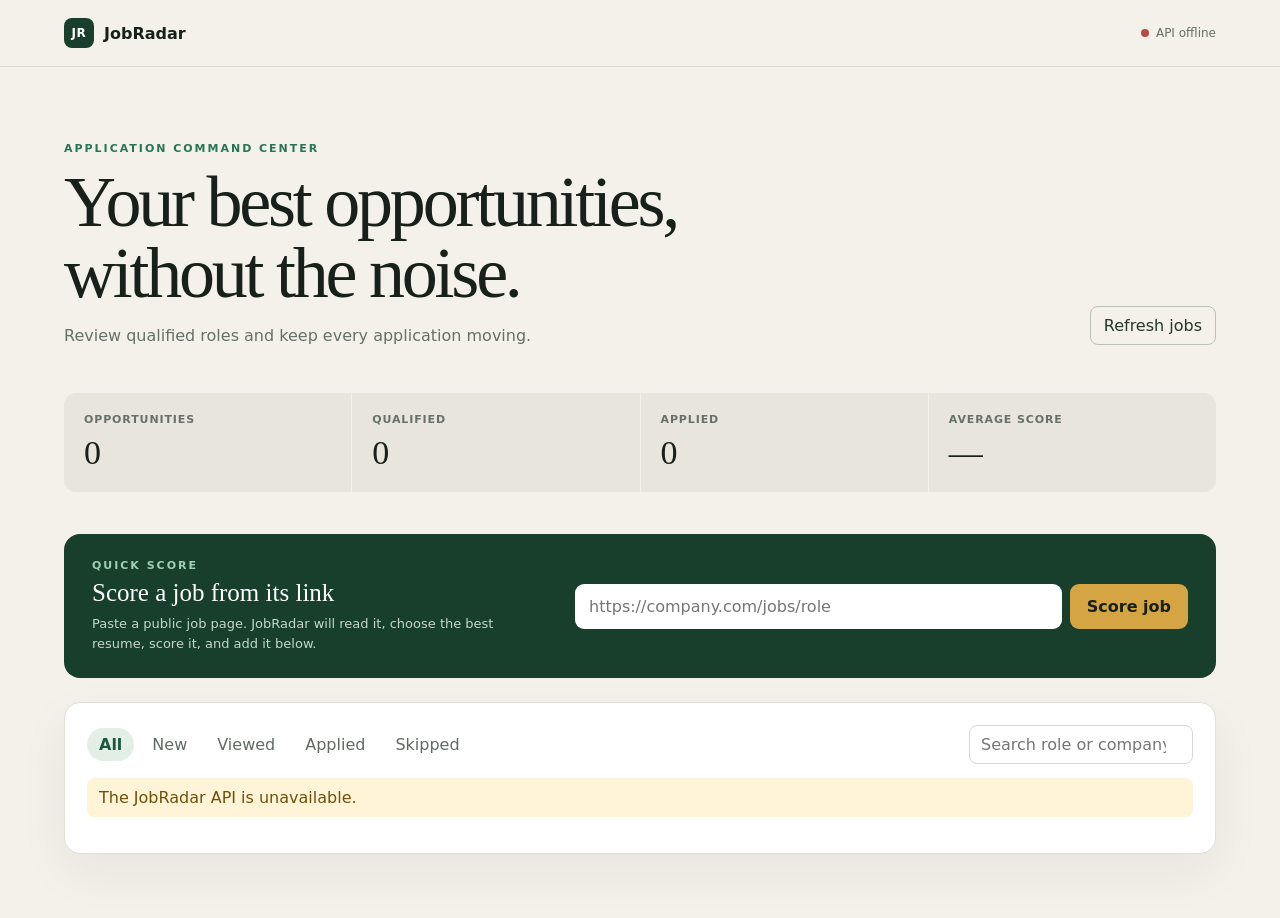
==== dashboard/index.html @ 00f3ea53 "feat: add dashboard URL scoring and resume guidance" ====
<!doctype html>
<html lang="en">
  <head>
    <meta charset="utf-8">
    <meta name="viewport" content="width=device-width, initial-scale=1">
    <meta name="description" content="Review JobRadar scores and manage applications.">
    <title>JobRadar Dashboard</title>
    <link rel="stylesheet" href="app.css?v=20260822-2">
  </head>
  <body>
    <header class="site-header">
      <a class="brand" href="/dashboard/" aria-label="JobRadar dashboard">
        <span class="brand-mark">JR</span>
        <span>JobRadar</span>
      </a>
      <div class="health"><span id="health-dot"></span><span id="health-text">Checking API</span></div>
    </header>

    <main>
      <section class="hero">
        <div>
          <p class="eyebrow">APPLICATION COMMAND CENTER</p>
          <h1>Your best opportunities,<br>without the noise.</h1>
          <p class="intro">Review qualified roles and keep every application moving.</p>
        </div>
        <button id="refresh" class="refresh" type="button">Refresh jobs</button>
      </section>

      <section class="metrics" aria-label="Job summary">
        <article><span>Opportunities</span><strong id="metric-total">0</strong></article>
        <article><span>Qualified</span><strong id="metric-qualified">0</strong></article>
        <article><span>Applied</span><strong id="metric-applied">0</strong></article>
        <article><span>Average score</span><strong id="metric-average">—</strong></article>
      </section>

      <section class="url-scorer" aria-labelledby="url-scorer-title">
        <div class="url-scorer-copy">
          <p class="eyebrow">QUICK SCORE</p>
          <h2 id="url-scorer-title">Score a job from its link</h2>
          <p>Paste a public job page. JobRadar will read it, choose the best resume, score it, and add it below.</p>
        </div>
        <form id="url-score-form" class="url-score-form">
          <label for="job-url" class="sr-only">Job posting URL</label>
          <input id="job-url" name="url" type="url" inputmode="url" autocomplete="url" placeholder="https://company.com/jobs/role" required>
          <button id="score-url" type="submit">Score job</button>
        </form>
        <div id="url-score-result" class="url-score-result hidden" role="status" aria-live="polite"></div>
      </section>

      <section class="workspace">
        <div class="toolbar">
          <div class="filters" role="group" aria-label="Filter by status">
            <button class="filter active" data-status="ALL" type="button">All</button>
            <button class="filter" data-status="DISCOVERED" type="button">New</button>
            <button class="filter" data-status="VIEWED" type="button">Viewed</button>
            <button class="filter" data-status="APPLIED" type="button">Applied</button>
            <button class="filter" data-status="SKIPPED" type="button">Skipped</button>
          </div>
          <label class="search">
            <span class="sr-only">Search jobs</span>
            <input id="search" type="search" placeholder="Search role or company">
          </label>
        </div>

        <div id="notice" class="notice hidden" role="status"></div>
        <div id="jobs" class="jobs" aria-live="polite"></div>
        <div id="empty" class="empty hidden">
          <strong>No matching jobs</strong>
          <p>Paste a job link above or score the active page with the browser extension.</p>
        </div>
      </section>
    </main>

    <template id="job-template">
      <article class="job-card">
        <div class="score"><strong></strong><span>FIT</span></div>
        <div class="job-main">
          <div class="job-heading">
            <div><p class="company"></p><h2></h2></div>
            <span class="status"></span>
          </div>
          <p class="resume-note"><span>USE RESUME</span><strong></strong></p>
          <div class="signals"></div>
          <p class="rationale"></p>
          <div class="actions">
            <a class="open-job" target="_blank" rel="noopener noreferrer">Open job</a>
            <button data-action="VIEWED" type="button">Mark viewed</button>
            <button data-action="APPLIED" type="button">Applied</button>
            <button data-action="SKIPPED" type="button">Skip</button>
          </div>
        </div>
      </article>
    </template>
    <script src="app.js?v=20260822-2"></script>
  </body>
</html>
---- dashboard/app.css ----
:root { color-scheme: light; font-family: Inter, ui-sans-serif, system-ui, -apple-system, BlinkMacSystemFont, "Segoe UI", sans-serif; background: #f3f1ea; color: #172019; }
* { box-sizing: border-box; }
body { margin: 0; min-width: 300px; }
button, input { font: inherit; }
.site-header { align-items: center; border-bottom: 1px solid #d7d8cf; display: flex; justify-content: space-between; padding: 18px clamp(20px, 5vw, 72px); }
.brand { align-items: center; color: inherit; display: flex; font-weight: 800; gap: 10px; text-decoration: none; }
.brand-mark { align-items: center; background: #173f2c; border-radius: 8px; color: #fff; display: inline-flex; font-size: 12px; height: 30px; justify-content: center; letter-spacing: .05em; width: 30px; }
.health { align-items: center; color: #667068; display: flex; font-size: 12px; gap: 7px; }
#health-dot { background: #c89431; border-radius: 50%; height: 8px; width: 8px; }
main { margin: auto; max-width: 1280px; padding: 64px clamp(20px, 5vw, 72px); }
.hero { align-items: end; display: flex; justify-content: space-between; margin-bottom: 48px; }
.eyebrow { color: #287552; font-size: 11px; font-weight: 800; letter-spacing: .18em; }
h1 { font-family: Georgia, "Times New Roman", serif; font-size: clamp(42px, 6vw, 72px); font-weight: 500; letter-spacing: -.045em; line-height: .98; margin: 12px 0 18px; }
.intro { color: #657068; margin: 0; }
.refresh, .actions button, .open-job { background: transparent; border: 1px solid #bbc2ba; border-radius: 8px; color: #26352b; cursor: pointer; padding: 9px 13px; text-decoration: none; }
.refresh:hover, .actions button:hover, .open-job:hover { border-color: #287552; }
.metrics { display: grid; gap: 1px; grid-template-columns: repeat(4, 1fr); margin-bottom: 42px; }
.metrics article { background: #e7e5dc; padding: 20px; }
.metrics article:first-child { border-radius: 12px 0 0 12px; }
.metrics article:last-child { border-radius: 0 12px 12px 0; }
.metrics span { color: #687168; display: block; font-size: 11px; font-weight: 700; letter-spacing: .08em; text-transform: uppercase; }
.metrics strong { display: block; font-family: Georgia, serif; font-size: 34px; font-weight: 500; margin-top: 8px; }
.url-scorer { align-items: center; background: #173f2c; border-radius: 16px; color: #fff; display: grid; gap: 22px 30px; grid-template-columns: minmax(250px, .85fr) minmax(360px, 1.15fr); margin-bottom: 24px; padding: 25px 28px; }
.url-scorer .eyebrow { color: #9fd0b4; margin: 0 0 7px; }
.url-scorer h2 { font-size: 25px; }
.url-scorer-copy > p:last-child { color: #c6d6cc; font-size: 13px; line-height: 1.5; margin: 7px 0 0; max-width: 520px; }
.url-score-form { display: flex; gap: 8px; }
.url-score-form input { background: #fff; border: 1px solid transparent; border-radius: 9px; color: #172019; min-width: 0; padding: 12px 13px; width: 100%; }
.url-score-form input:focus { outline: 3px solid rgba(159, 208, 180, .45); }
.url-score-form button { background: #d5a544; border: 0; border-radius: 9px; color: #172019; cursor: pointer; flex: 0 0 auto; font-weight: 800; padding: 12px 17px; }
.url-score-form button:disabled { cursor: wait; opacity: .7; }
.url-score-result { color: #cfe9d9; font-size: 12px; grid-column: 2; margin-top: -13px; }
.url-score-result.error { color: #ffd7ce; }
.workspace { background: #fff; border: 1px solid #dedfd8; border-radius: 16px; box-shadow: 0 18px 50px rgba(29, 41, 33, .06); padding: 22px; }
.toolbar { align-items: center; display: flex; gap: 16px; justify-content: space-between; margin-bottom: 8px; }
.filters { display: flex; flex-wrap: wrap; gap: 6px; }
.filter { background: transparent; border: 0; border-radius: 999px; color: #606a62; cursor: pointer; padding: 7px 12px; }
.filter.active { background: #e3eee7; color: #175b3c; font-weight: 700; }
.search input { border: 1px solid #d5d9d4; border-radius: 8px; min-width: 220px; padding: 9px 11px; }
.job-card { display: grid; gap: 22px; grid-template-columns: 72px 1fr; padding: 26px 4px; }
.job-card + .job-card { border-top: 1px solid #e4e6e1; }
.score { align-items: center; background: #edf4ef; border-radius: 12px; display: flex; flex-direction: column; height: 68px; justify-content: center; }
.score strong { color: #176440; font-family: Georgia, serif; font-size: 28px; line-height: 1; }
.score span { color: #5e7465; font-size: 9px; font-weight: 800; letter-spacing: .12em; margin-top: 4px; }
.job-heading { align-items: start; display: flex; gap: 12px; justify-content: space-between; }
.company { color: #687168; font-size: 12px; font-weight: 700; margin: 0 0 4px; text-transform: uppercase; }
h2 { font-family: Georgia, serif; font-size: 24px; font-weight: 500; margin: 0; }
.status { background: #f0f0eb; border-radius: 999px; color: #525b54; font-size: 10px; font-weight: 800; padding: 6px 9px; }
.resume-note { align-items: center; color: #264f39; display: flex; font-size: 12px; gap: 7px; margin: 11px 0 0; }
.resume-note span { color: #708077; font-size: 9px; font-weight: 800; letter-spacing: .11em; }
.resume-note strong { font-weight: 750; }
.signals { display: flex; flex-wrap: wrap; gap: 6px; margin-top: 12px; }
.signal { background: #f3f5f2; border-radius: 5px; color: #57625a; font-size: 11px; padding: 5px 7px; }
.rationale { color: #59645c; font-size: 13px; line-height: 1.55; margin: 13px 0; }
.actions { display: flex; flex-wrap: wrap; gap: 8px; }
.actions button.current { background: #1d6b47; border-color: #1d6b47; color: #fff; }
.notice { background: #fff4d8; border-radius: 8px; color: #705008; margin: 14px 0; padding: 10px 12px; }
.empty { color: #677168; padding: 70px 20px; text-align: center; }
.empty strong { color: #28332b; font-family: Georgia, serif; font-size: 25px; }
.hidden, .job-card.hidden { display: none; }
.sr-only { height: 1px; margin: -1px; overflow: hidden; position: absolute; width: 1px; clip: rect(0, 0, 0, 0); }
@media (max-width: 720px) { main { padding-top: 38px; } .hero { align-items: start; flex-direction: column; gap: 24px; } .metrics { grid-template-columns: repeat(2, 1fr); } .metrics article:first-child, .metrics article:last-child { border-radius: 0; } .url-scorer { align-items: stretch; grid-template-columns: 1fr; padding: 22px; } .url-score-form { flex-direction: column; } .url-score-result { grid-column: 1; margin-top: -11px; } .toolbar { align-items: stretch; flex-direction: column; } .search input { width: 100%; } .job-card { grid-template-columns: 58px 1fr; } .score { height: 58px; } .job-heading { flex-direction: column; } }
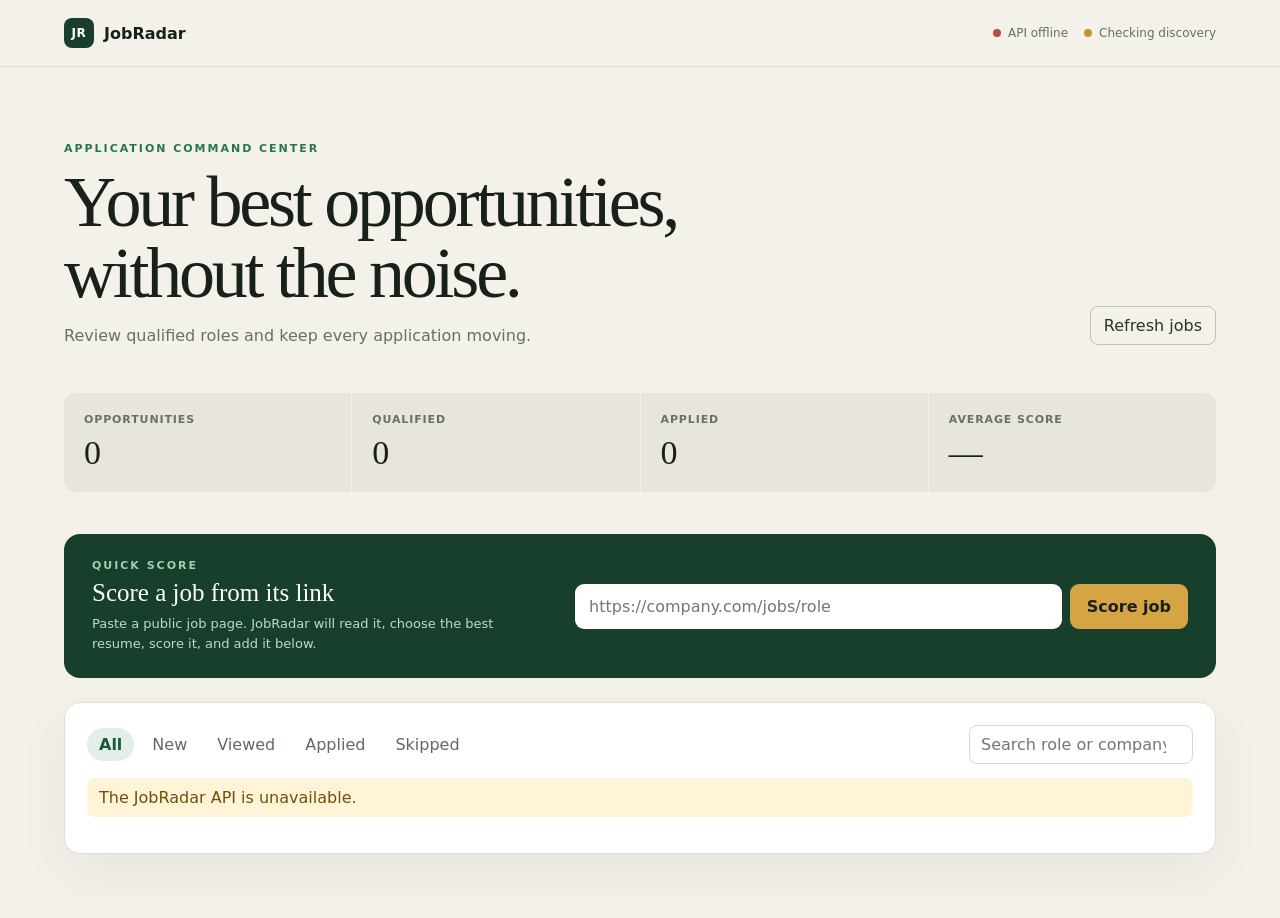
==== commit 6c6f0211: "feat: strengthen priority-company discovery and scheduler reliability" ====
--- a/dashboard/index.html
+++ b/dashboard/index.html
@@ -5,7 +5,7 @@
     <meta name="viewport" content="width=device-width, initial-scale=1">
     <meta name="description" content="Review JobRadar scores and manage applications.">
     <title>JobRadar Dashboard</title>
-    <link rel="stylesheet" href="app.css?v=20260822-2">
+    <link rel="stylesheet" href="app.css?v=20260823-3">
   </head>
   <body>
     <header class="site-header">
@@ -13,7 +13,10 @@
         <span class="brand-mark">JR</span>
         <span>JobRadar</span>
       </a>
-      <div class="health"><span id="health-dot"></span><span id="health-text">Checking API</span></div>
+      <div class="runtime-health" aria-label="Runtime status">
+        <div class="health"><span id="health-dot"></span><span id="health-text">Checking API</span></div>
+        <div class="health"><span id="discovery-dot"></span><span id="discovery-text">Checking discovery</span></div>
+      </div>
     </header>
 
     <main>
@@ -79,18 +82,78 @@
             <div><p class="company"></p><h2></h2></div>
             <span class="status"></span>
           </div>
+          <p class="job-location"></p>
           <p class="resume-note"><span>USE RESUME</span><strong></strong></p>
           <div class="signals"></div>
           <p class="rationale"></p>
           <div class="actions">
             <a class="open-job" target="_blank" rel="noopener noreferrer">Open job</a>
+            <button class="outreach-button" type="button">Outreach details</button>
             <button data-action="VIEWED" type="button">Mark viewed</button>
             <button data-action="APPLIED" type="button">Applied</button>
             <button data-action="SKIPPED" type="button">Skip</button>
+            <button class="delete-job" type="button">Delete</button>
           </div>
         </div>
       </article>
     </template>
-    <script src="app.js?v=20260822-2"></script>
+
+    <div id="outreach-overlay" class="outreach-overlay hidden" aria-hidden="true">
+      <aside class="outreach-panel" role="dialog" aria-modal="true" aria-labelledby="outreach-title">
+        <header class="outreach-header">
+          <div>
+            <p class="eyebrow">APPLICATION PLAYBOOK</p>
+            <h2 id="outreach-title">Outreach details</h2>
+            <p id="outreach-company" class="outreach-company"></p>
+          </div>
+          <button id="close-outreach" class="close-outreach" type="button" aria-label="Close outreach details">×</button>
+        </header>
+        <div id="outreach-loading" class="panel-notice">Loading outreach guidance…</div>
+        <div id="outreach-error" class="panel-notice error hidden" role="alert"></div>
+        <div id="outreach-content" class="outreach-content hidden">
+          <div class="outreach-meta">
+            <span id="outreach-score"></span>
+            <span id="outreach-resume"></span>
+            <span id="outreach-location"></span>
+          </div>
+          <section>
+            <h3>Strategy</h3>
+            <p id="outreach-strategy"></p>
+          </section>
+          <section>
+            <div class="section-heading"><h3>Recruiter message</h3><button data-copy="outreach-recruiter" type="button">Copy</button></div>
+            <p id="outreach-recruiter"></p>
+          </section>
+          <section>
+            <div class="section-heading"><h3>Referral request</h3><button data-copy="outreach-referral" type="button">Copy</button></div>
+            <p id="outreach-referral"></p>
+          </section>
+          <section>
+            <div class="section-heading"><h3>Cold email</h3><button data-copy="outreach-cold-email" type="button">Copy</button></div>
+            <p id="outreach-cold-email"></p>
+          </section>
+          <section>
+            <h3>Missing skills</h3>
+            <ul id="outreach-missing"></ul>
+          </section>
+          <section>
+            <h3>Questions to ask</h3>
+            <ul id="outreach-questions"></ul>
+          </section>
+          <section class="contact-section">
+            <div class="section-heading">
+              <div>
+                <h3>People to contact</h3>
+                <p class="contact-help">Public suggestions only. Verify current employment and role relevance before reaching out.</p>
+              </div>
+              <button id="find-contacts" type="button">Find people</button>
+            </div>
+            <div id="contact-status" class="contact-status" role="status"></div>
+            <div id="contact-results" class="contact-results"></div>
+          </section>
+        </div>
+      </aside>
+    </div>
+    <script src="app.js?v=20260823-3"></script>
   </body>
 </html>
--- a/dashboard/app.css
+++ b/dashboard/app.css
@@ -1,12 +1,14 @@
 :root { color-scheme: light; font-family: Inter, ui-sans-serif, system-ui, -apple-system, BlinkMacSystemFont, "Segoe UI", sans-serif; background: #f3f1ea; color: #172019; }
 * { box-sizing: border-box; }
 body { margin: 0; min-width: 300px; }
+body.panel-open { overflow: hidden; }
 button, input { font: inherit; }
 .site-header { align-items: center; border-bottom: 1px solid #d7d8cf; display: flex; justify-content: space-between; padding: 18px clamp(20px, 5vw, 72px); }
 .brand { align-items: center; color: inherit; display: flex; font-weight: 800; gap: 10px; text-decoration: none; }
 .brand-mark { align-items: center; background: #173f2c; border-radius: 8px; color: #fff; display: inline-flex; font-size: 12px; height: 30px; justify-content: center; letter-spacing: .05em; width: 30px; }
 .health { align-items: center; color: #667068; display: flex; font-size: 12px; gap: 7px; }
-#health-dot { background: #c89431; border-radius: 50%; height: 8px; width: 8px; }
+.runtime-health { align-items: center; display: flex; flex-wrap: wrap; gap: 8px 16px; justify-content: flex-end; }
+#health-dot, #discovery-dot { background: #c89431; border-radius: 50%; height: 8px; width: 8px; }
 main { margin: auto; max-width: 1280px; padding: 64px clamp(20px, 5vw, 72px); }
 .hero { align-items: end; display: flex; justify-content: space-between; margin-bottom: 48px; }
 .eyebrow { color: #287552; font-size: 11px; font-weight: 800; letter-spacing: .18em; }
@@ -38,6 +40,8 @@
 .filter.active { background: #e3eee7; color: #175b3c; font-weight: 700; }
 .search input { border: 1px solid #d5d9d4; border-radius: 8px; min-width: 220px; padding: 9px 11px; }
 .job-card { display: grid; gap: 22px; grid-template-columns: 72px 1fr; padding: 26px 4px; }
+.job-main, .job-heading > div { min-width: 0; }
+.job-heading h2, .rationale { overflow-wrap: anywhere; }
 .job-card + .job-card { border-top: 1px solid #e4e6e1; }
 .score { align-items: center; background: #edf4ef; border-radius: 12px; display: flex; flex-direction: column; height: 68px; justify-content: center; }
 .score strong { color: #176440; font-family: Georgia, serif; font-size: 28px; line-height: 1; }
@@ -46,6 +50,7 @@
 .company { color: #687168; font-size: 12px; font-weight: 700; margin: 0 0 4px; text-transform: uppercase; }
 h2 { font-family: Georgia, serif; font-size: 24px; font-weight: 500; margin: 0; }
 .status { background: #f0f0eb; border-radius: 999px; color: #525b54; font-size: 10px; font-weight: 800; padding: 6px 9px; }
+.job-location { color: #637068; font-size: 11px; margin: 8px 0 0; }
 .resume-note { align-items: center; color: #264f39; display: flex; font-size: 12px; gap: 7px; margin: 11px 0 0; }
 .resume-note span { color: #708077; font-size: 9px; font-weight: 800; letter-spacing: .11em; }
 .resume-note strong { font-weight: 750; }
@@ -54,9 +59,44 @@
 .rationale { color: #59645c; font-size: 13px; line-height: 1.55; margin: 13px 0; }
 .actions { display: flex; flex-wrap: wrap; gap: 8px; }
 .actions button.current { background: #1d6b47; border-color: #1d6b47; color: #fff; }
+.actions .delete-job { border-color: #d9aaa6; color: #9b342f; }
+.actions .delete-job:hover { background: #fff0ee; }
+.outreach-overlay { background: rgba(20, 31, 24, .38); inset: 0; position: fixed; z-index: 20; }
+.outreach-panel { background: #fbfaf6; box-shadow: -18px 0 60px rgba(18, 31, 23, .2); height: 100%; margin-left: auto; max-width: 520px; overflow-y: auto; padding: 28px; width: min(92vw, 520px); }
+.outreach-header { align-items: start; border-bottom: 1px solid #dfe2dc; display: flex; gap: 18px; justify-content: space-between; padding-bottom: 20px; }
+.outreach-header .eyebrow { margin: 0 0 7px; }
+.outreach-header h2 { font-size: 29px; line-height: 1.08; }
+.outreach-company { color: #667068; font-size: 13px; margin: 7px 0 0; }
+.close-outreach { align-items: center; background: #eeeee8; border: 0; border-radius: 50%; color: #37433a; cursor: pointer; display: flex; flex: 0 0 auto; font-size: 24px; height: 36px; justify-content: center; line-height: 1; width: 36px; }
+.panel-notice { color: #657068; padding: 28px 0; }
+.panel-notice.error { color: #9b342f; }
+.outreach-meta { display: flex; flex-wrap: wrap; gap: 7px; padding: 18px 0 4px; }
+.outreach-meta span { background: #e8eee9; border-radius: 999px; color: #31503d; font-size: 10px; font-weight: 750; padding: 6px 9px; }
+.outreach-content section { border-top: 1px solid #e1e3dd; padding: 20px 0; }
+.outreach-content section:first-of-type { border-top: 0; }
+.outreach-content h3 { color: #24422f; font-size: 11px; letter-spacing: .11em; margin: 0 0 9px; text-transform: uppercase; }
+.outreach-content p, .outreach-content li { color: #505c54; font-size: 13px; line-height: 1.6; }
+.outreach-content p { margin: 0; }
+.outreach-content ul { margin: 0; padding-left: 20px; }
+.outreach-content li + li { margin-top: 7px; }
+.section-heading { align-items: center; display: flex; gap: 12px; justify-content: space-between; margin-bottom: 9px; }
+.section-heading h3 { margin: 0; }
+.section-heading button { background: transparent; border: 1px solid #cbd1ca; border-radius: 6px; color: #385242; cursor: pointer; font-size: 10px; font-weight: 750; padding: 5px 8px; }
+.section-heading button:disabled { cursor: wait; opacity: .65; }
+.contact-section .section-heading { align-items: start; }
+.contact-help { font-size: 11px !important; line-height: 1.45 !important; margin-top: 5px !important; max-width: 350px; }
+.contact-status { color: #657068; font-size: 12px; margin-top: 10px; }
+.contact-status.error { color: #9b342f; }
+.contact-results { display: grid; gap: 10px; margin-top: 12px; }
+.contact-card { background: #f0f3ef; border: 1px solid #dce2dc; border-radius: 9px; padding: 12px; }
+.contact-card-head { align-items: start; display: flex; gap: 10px; justify-content: space-between; }
+.contact-card a { color: #175b3c; font-size: 14px; font-weight: 800; text-decoration-thickness: 1px; text-underline-offset: 2px; }
+.contact-type { background: #dfeae2; border-radius: 999px; color: #28513a; flex: 0 0 auto; font-size: 9px; font-weight: 800; letter-spacing: .06em; padding: 5px 7px; text-transform: uppercase; }
+.contact-title { color: #46534a !important; font-size: 12px !important; margin-top: 4px !important; }
+.contact-evidence { color: #657068 !important; font-size: 10px !important; line-height: 1.5 !important; margin-top: 8px !important; }
 .notice { background: #fff4d8; border-radius: 8px; color: #705008; margin: 14px 0; padding: 10px 12px; }
 .empty { color: #677168; padding: 70px 20px; text-align: center; }
 .empty strong { color: #28332b; font-family: Georgia, serif; font-size: 25px; }
 .hidden, .job-card.hidden { display: none; }
 .sr-only { height: 1px; margin: -1px; overflow: hidden; position: absolute; width: 1px; clip: rect(0, 0, 0, 0); }
-@media (max-width: 720px) { main { padding-top: 38px; } .hero { align-items: start; flex-direction: column; gap: 24px; } .metrics { grid-template-columns: repeat(2, 1fr); } .metrics article:first-child, .metrics article:last-child { border-radius: 0; } .url-scorer { align-items: stretch; grid-template-columns: 1fr; padding: 22px; } .url-score-form { flex-direction: column; } .url-score-result { grid-column: 1; margin-top: -11px; } .toolbar { align-items: stretch; flex-direction: column; } .search input { width: 100%; } .job-card { grid-template-columns: 58px 1fr; } .score { height: 58px; } .job-heading { flex-direction: column; } }
+@media (max-width: 720px) { main { padding-top: 38px; } .hero { align-items: start; flex-direction: column; gap: 24px; } .metrics { grid-template-columns: repeat(2, 1fr); } .metrics article:first-child, .metrics article:last-child { border-radius: 0; } .url-scorer { align-items: stretch; grid-template-columns: 1fr; padding: 22px; } .url-score-form { flex-direction: column; } .url-score-result { grid-column: 1; margin-top: -11px; } .toolbar { align-items: stretch; flex-direction: column; } .search input { width: 100%; } .job-card { grid-template-columns: 58px 1fr; } .score { height: 58px; } .job-heading { flex-direction: column; } .outreach-panel { max-width: none; padding: 22px; width: 100%; } }
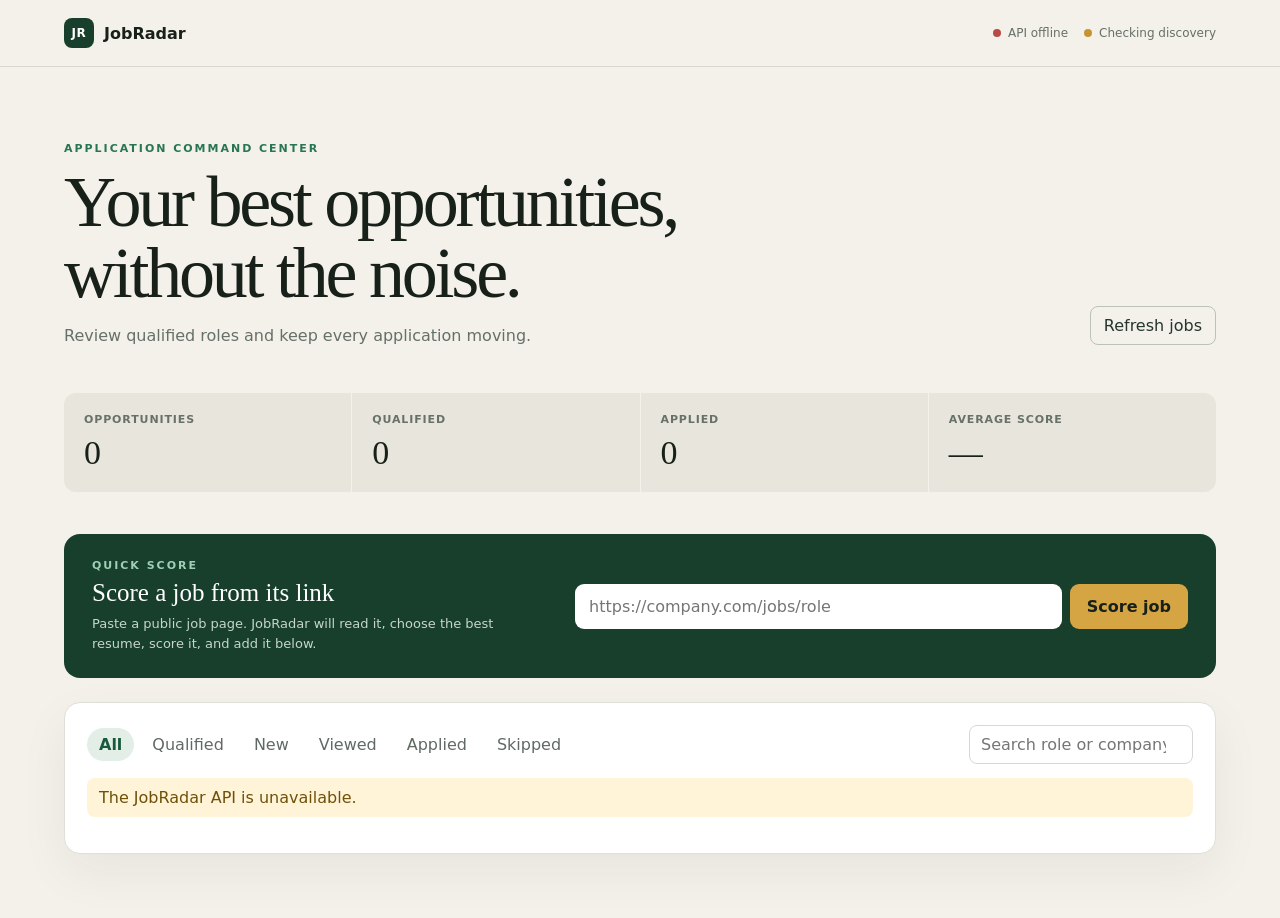
==== commit 51248428: "feat: add qualified jobs dashboard filter" ====
--- a/dashboard/index.html
+++ b/dashboard/index.html
@@ -5,7 +5,7 @@
     <meta name="viewport" content="width=device-width, initial-scale=1">
     <meta name="description" content="Review JobRadar scores and manage applications.">
     <title>JobRadar Dashboard</title>
-    <link rel="stylesheet" href="app.css?v=20260823-3">
+    <link rel="stylesheet" href="app.css?v=20260824-1">
   </head>
   <body>
     <header class="site-header">
@@ -54,6 +54,7 @@
         <div class="toolbar">
           <div class="filters" role="group" aria-label="Filter by status">
             <button class="filter active" data-status="ALL" type="button">All</button>
+            <button class="filter" data-status="QUALIFIED" type="button">Qualified</button>
             <button class="filter" data-status="DISCOVERED" type="button">New</button>
             <button class="filter" data-status="VIEWED" type="button">Viewed</button>
             <button class="filter" data-status="APPLIED" type="button">Applied</button>
@@ -154,6 +155,6 @@
         </div>
       </aside>
     </div>
-    <script src="app.js?v=20260823-3"></script>
+    <script src="app.js?v=20260824-1"></script>
   </body>
 </html>
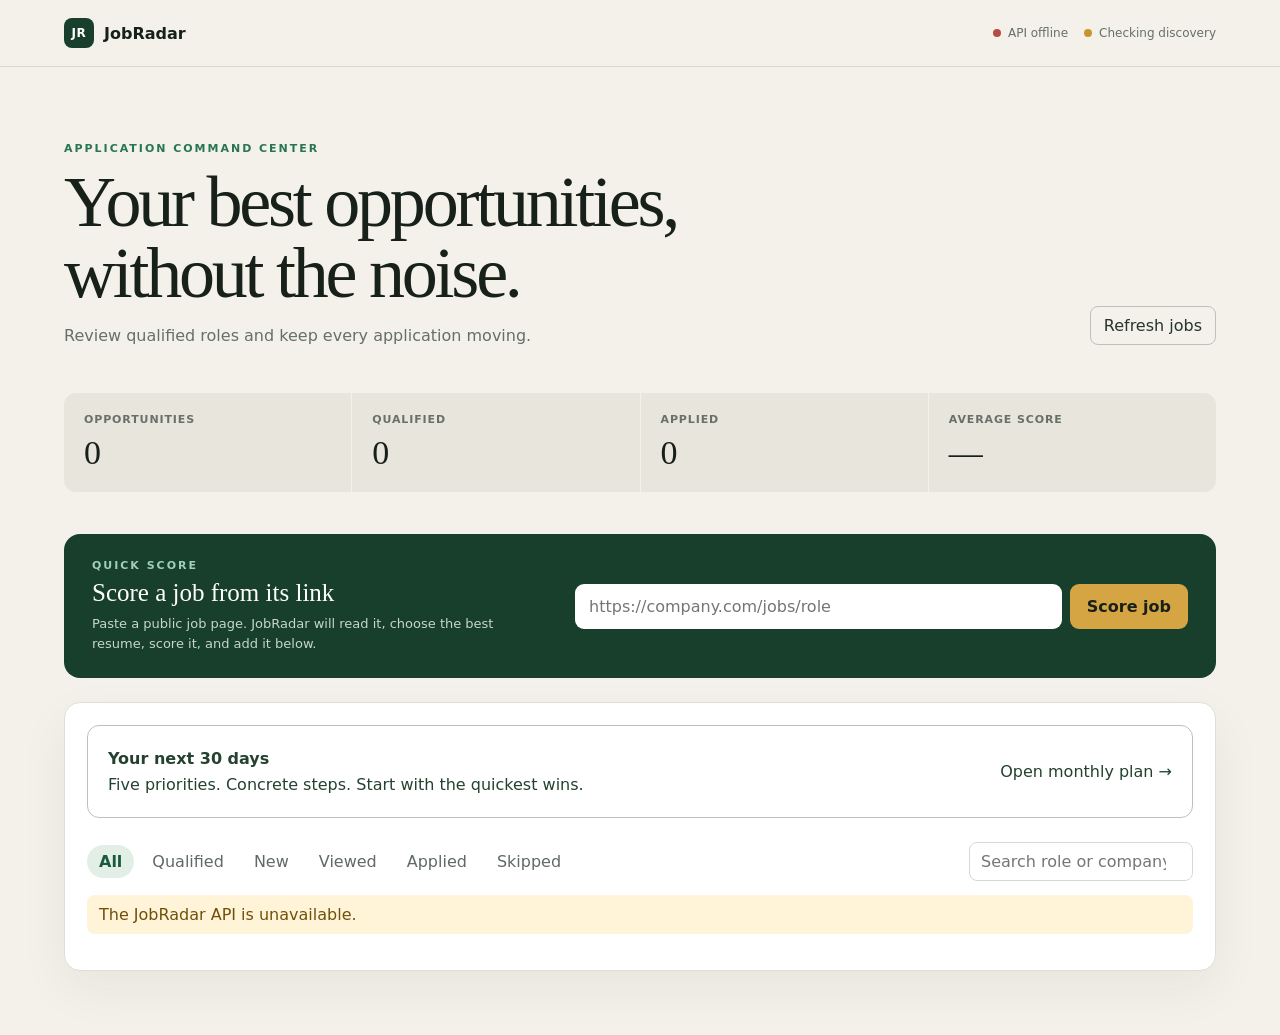
==== commit b44322be: "feat: refine job discovery and add monthly action plans Exclude internships, prioritize recent local" ====
--- a/dashboard/index.html
+++ b/dashboard/index.html
@@ -5,7 +5,7 @@
     <meta name="viewport" content="width=device-width, initial-scale=1">
     <meta name="description" content="Review JobRadar scores and manage applications.">
     <title>JobRadar Dashboard</title>
-    <link rel="stylesheet" href="app.css?v=20260824-1">
+    <link rel="stylesheet" href="app.css?v=20260917-2">
   </head>
   <body>
     <header class="site-header">
@@ -51,6 +51,7 @@
       </section>
 
       <section class="workspace">
+        <a class="outlook-link" href="outlook.html"><span><strong>Your next 30 days</strong><br>Five priorities. Concrete steps. Start with the quickest wins.</span><span>Open monthly plan →</span></a>
         <div class="toolbar">
           <div class="filters" role="group" aria-label="Filter by status">
             <button class="filter active" data-status="ALL" type="button">All</button>
@@ -117,6 +118,20 @@
             <span id="outreach-resume"></span>
             <span id="outreach-location"></span>
           </div>
+          <div class="playbook-actions" aria-label="Application actions">
+            <a id="playbook-apply" target="_blank" rel="noopener noreferrer">Apply</a>
+            <button data-copy="outreach-recruiter" type="button">Recruiter Message</button>
+            <button data-copy="outreach-referral" type="button">Referral Request</button>
+            <button id="generate-cover-letter" type="button">Cover Letter</button>
+          </div>
+          <section id="cover-letter-section" class="cover-letter-section hidden">
+            <div class="section-heading">
+              <h3>Cover letter</h3>
+              <button id="copy-cover-letter" type="button">Copy</button>
+            </div>
+            <div id="cover-letter-status" class="contact-status" role="status"></div>
+            <textarea id="cover-letter-output" readonly aria-label="Generated cover letter"></textarea>
+          </section>
           <section>
             <h3>Strategy</h3>
             <p id="outreach-strategy"></p>
@@ -155,6 +170,6 @@
         </div>
       </aside>
     </div>
-    <script src="app.js?v=20260824-1"></script>
+    <script src="app.js?v=20260917-2"></script>
   </body>
 </html>
--- a/dashboard/app.css
+++ b/dashboard/app.css
@@ -72,6 +72,11 @@
 .panel-notice.error { color: #9b342f; }
 .outreach-meta { display: flex; flex-wrap: wrap; gap: 7px; padding: 18px 0 4px; }
 .outreach-meta span { background: #e8eee9; border-radius: 999px; color: #31503d; font-size: 10px; font-weight: 750; padding: 6px 9px; }
+.playbook-actions { display: grid; gap: 8px; grid-template-columns: repeat(2, minmax(0, 1fr)); padding: 16px 0 4px; }
+.playbook-actions a, .playbook-actions button { align-items: center; background: #173f2c; border: 1px solid #173f2c; border-radius: 8px; color: #fff; cursor: pointer; display: flex; font-size: 11px; font-weight: 750; justify-content: center; min-height: 38px; padding: 8px 10px; text-align: center; text-decoration: none; }
+.playbook-actions button:last-child { background: #d5a544; border-color: #d5a544; color: #172019; }
+.playbook-actions button:disabled { cursor: wait; opacity: .65; }
+.cover-letter-section textarea { background: #fff; border: 1px solid #ccd3cc; border-radius: 8px; box-sizing: border-box; color: #303b33; font: 12px/1.55 ui-monospace, SFMono-Regular, Consolas, monospace; height: 260px; padding: 12px; resize: vertical; width: 100%; }
 .outreach-content section { border-top: 1px solid #e1e3dd; padding: 20px 0; }
 .outreach-content section:first-of-type { border-top: 0; }
 .outreach-content h3 { color: #24422f; font-size: 11px; letter-spacing: .11em; margin: 0 0 9px; text-transform: uppercase; }
@@ -100,3 +105,5 @@
 .hidden, .job-card.hidden { display: none; }
 .sr-only { height: 1px; margin: -1px; overflow: hidden; position: absolute; width: 1px; clip: rect(0, 0, 0, 0); }
 @media (max-width: 720px) { main { padding-top: 38px; } .hero { align-items: start; flex-direction: column; gap: 24px; } .metrics { grid-template-columns: repeat(2, 1fr); } .metrics article:first-child, .metrics article:last-child { border-radius: 0; } .url-scorer { align-items: stretch; grid-template-columns: 1fr; padding: 22px; } .url-score-form { flex-direction: column; } .url-score-result { grid-column: 1; margin-top: -11px; } .toolbar { align-items: stretch; flex-direction: column; } .search input { width: 100%; } .job-card { grid-template-columns: 58px 1fr; } .score { height: 58px; } .job-heading { flex-direction: column; } .outreach-panel { max-width: none; padding: 22px; width: 100%; } }
+.outlook-link { display: flex; flex-wrap: wrap; align-items: center; justify-content: space-between; gap: 16px; margin-bottom: 24px; padding: 20px; border: 1px solid #bbc2ba; border-radius: 12px; color: #24422f; text-decoration: none; line-height: 1.6; }
+.outlook-link:hover { background: #edf4ef; border-color: #287552; }
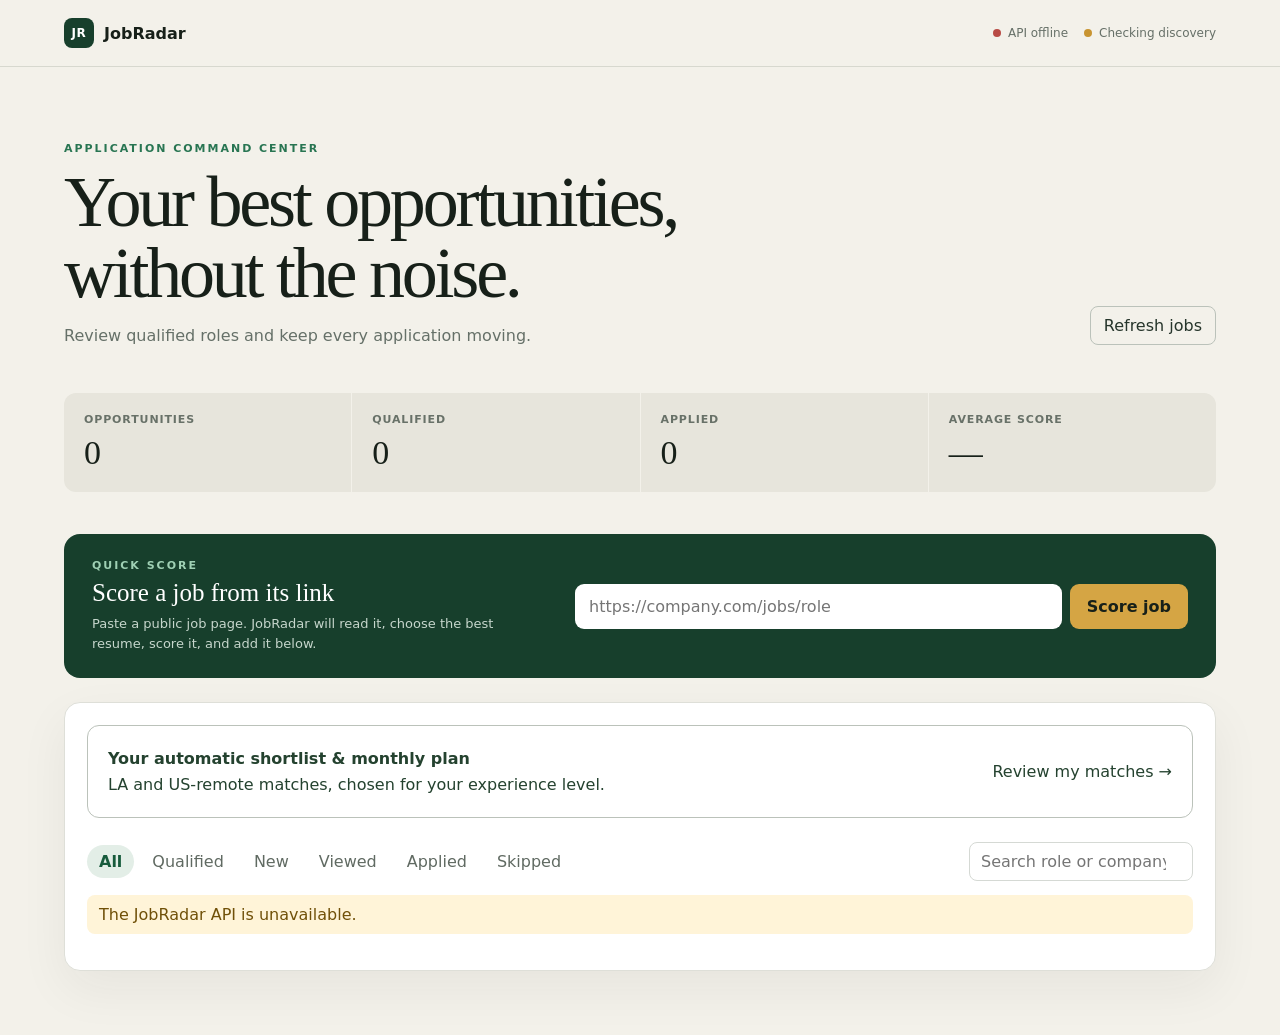
==== commit 347a580f: "feat: automate policy cleanup and experience-based shortlisting" ====
--- a/dashboard/index.html
+++ b/dashboard/index.html
@@ -51,7 +51,7 @@
       </section>
 
       <section class="workspace">
-        <a class="outlook-link" href="outlook.html"><span><strong>Your next 30 days</strong><br>Five priorities. Concrete steps. Start with the quickest wins.</span><span>Open monthly plan →</span></a>
+        <a class="outlook-link" href="outlook.html#automatic-shortlist"><span><strong>Your automatic shortlist & monthly plan</strong><br>LA and US-remote matches, chosen for your experience level.</span><span>Review my matches →</span></a>
         <div class="toolbar">
           <div class="filters" role="group" aria-label="Filter by status">
             <button class="filter active" data-status="ALL" type="button">All</button>
